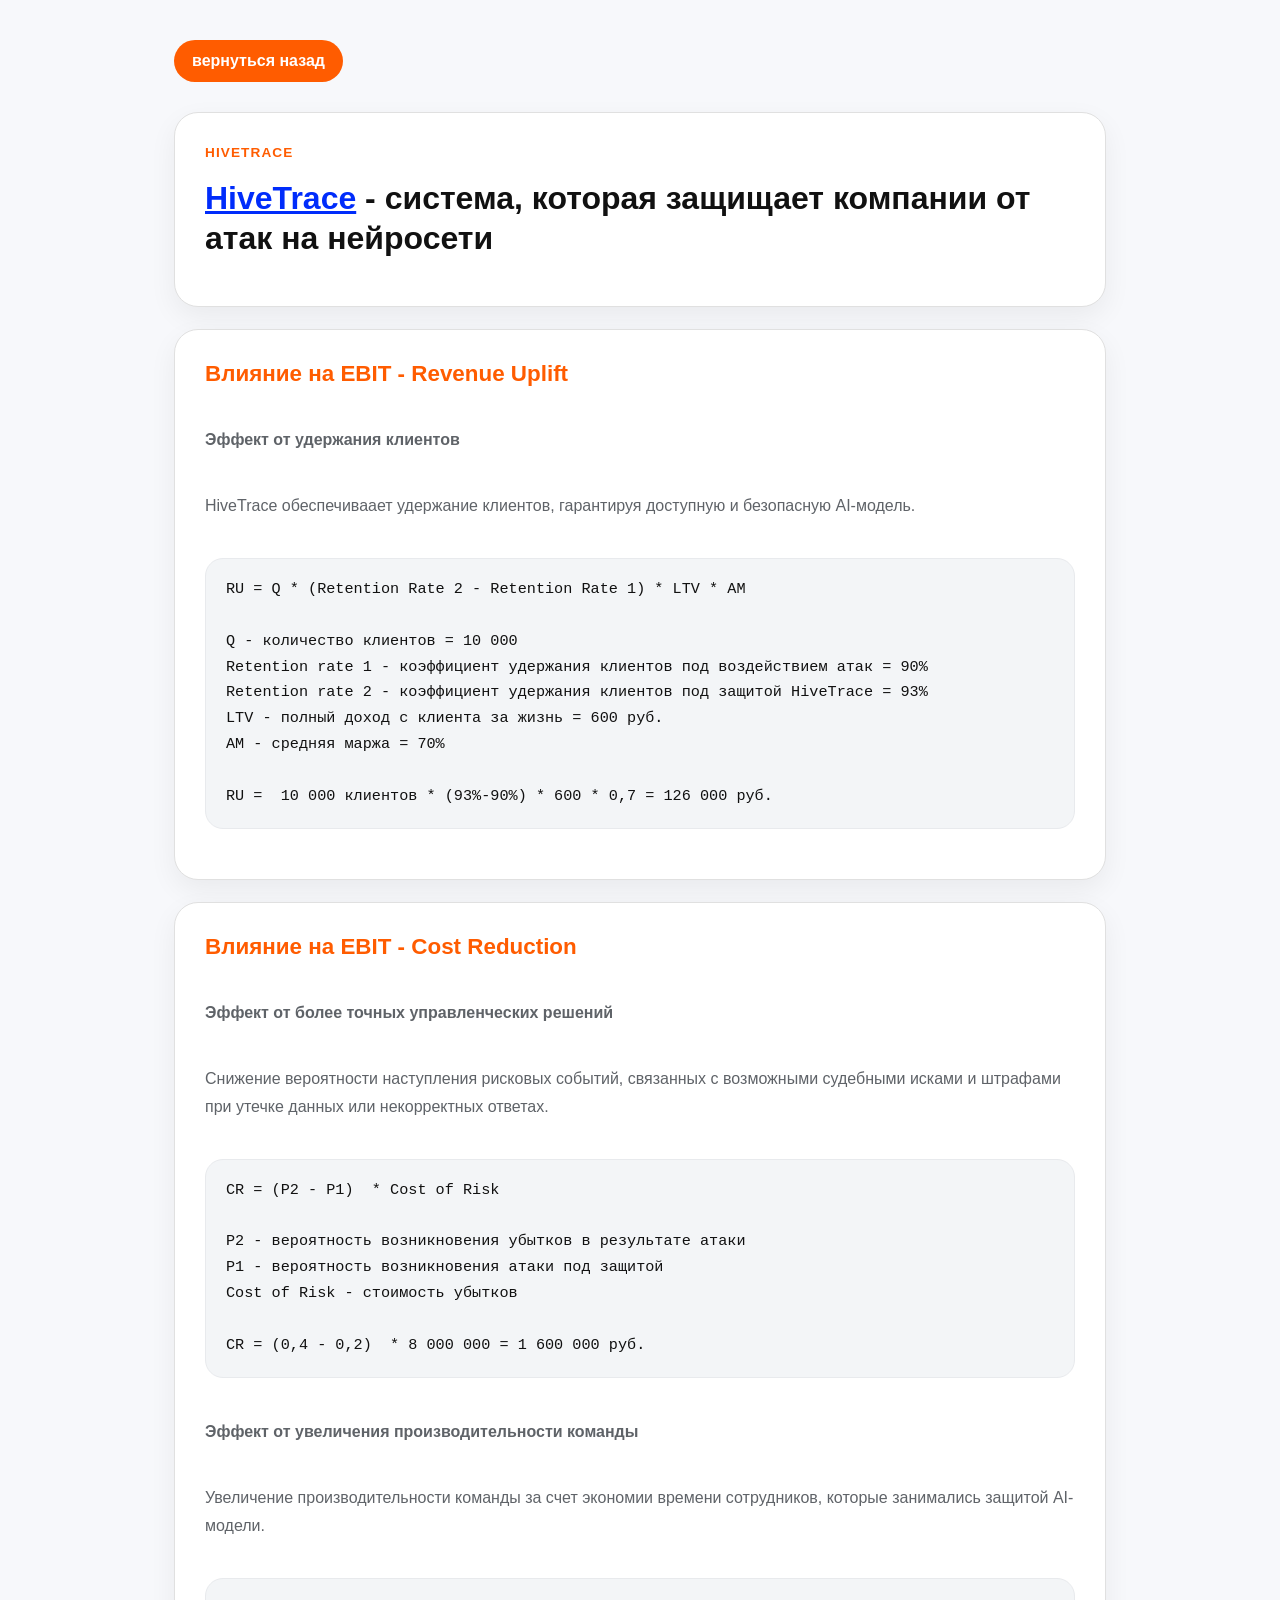
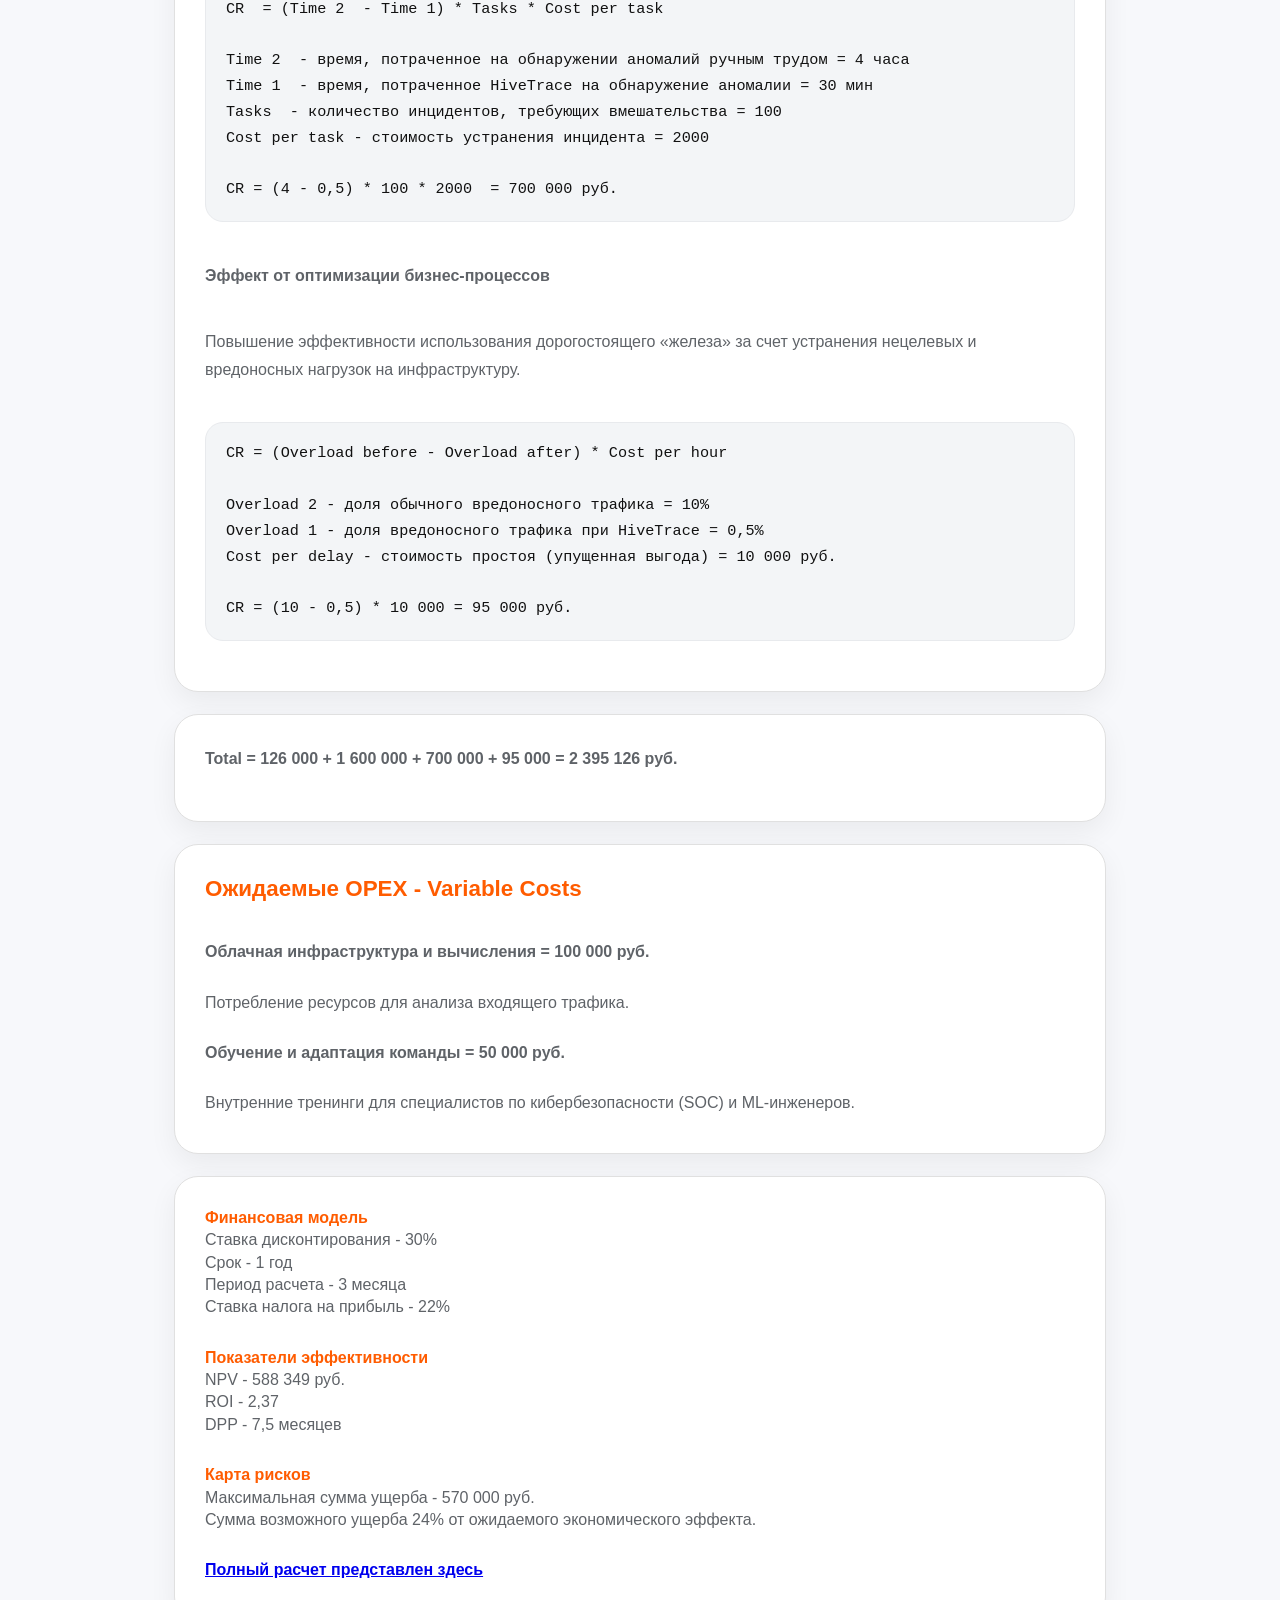
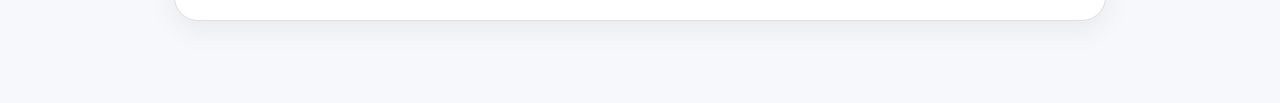
==== example.html @ 0cc9bc24 "Add files via upload" ====
<!DOCTYPE html>
<html lang="ru">
<head>
    <meta charset="UTF-8">
    <meta name="viewport" content="width=device-width, initial-scale=1.0">
    <title>HiveTrace</title>
    <style>
        :root {
            --white: #FFFFFF;
            --black: #111111;
            --orange: #FF5C00;
            --gray: #5F6368;
            --light-border: #E0E0E0;
            --light-bg: #F7F8FB;
        }

        * {
            box-sizing: border-box;
        }

        body {
            margin: 0;
            font-family: 'Inter', sans-serif;
            background: var(--light-bg);
            color: var(--black);
            min-height: 100vh;
        }

        .page {
            max-width: 980px;
            margin: 0 auto;
            padding: 40px 24px 60px;
        }

        .back-link {
            display: inline-flex;
            align-items: center;
            padding: 12px 18px;
            margin-bottom: 30px;
            background: var(--orange);
            color: #fff;
            text-decoration: none;
            border-radius: 999px;
            font-weight: 700;
            transition: background 0.25s ease;
        }

        .back-link:hover {
            background: #e05100;
        }

        .block-card {
            background: #fff;
            border: 1px solid var(--light-border);
            border-radius: 24px;
            padding: 30px;
            margin-bottom: 22px;
            transition: transform 0.3s ease, border-color 0.3s ease, box-shadow 0.3s ease;
            box-shadow: 0 10px 28px rgba(0, 0, 0, 0.06);
        }

        .block-card:hover {
            transform: translateY(-8px);
            border-color: var(--orange);
            box-shadow: 0 22px 45px rgba(0, 0, 0, 0.12);
        }

        .block-title {
            display: inline-block;
            margin-bottom: 18px;
            color: var(--orange);
            font-weight: 700;
            letter-spacing: 0.08em;
            text-transform: uppercase;
            font-size: 0.85rem;
        }

        .orange-text {
            color: var(--orange);
            font-weight: 700;
        }

        .blue-text {
            color: #002CFB;
            font-weight: 700;
        }

        h1,
        h2 {
            margin: 0 0 18px;
            line-height: 1.25;
        }

        h1 {
            font-size: clamp(2rem, 2.4vw, 2.6rem);
        }

        h2 {
            font-size: 1.4rem;
            color: #111;
        }

        .text {
            margin: 0 0 18px;
            color: var(--gray);
            line-height: 1.75;
            font-size: 1rem;
        }

        .code {
            display: block;
            width: 100%;
            background: #F3F5F7;
            border: 1px solid #E8EAED;
            border-radius: 18px;
            padding: 18px 20px;
            color: #111;
            font-family: ui-monospace, SFMono-Regular, Menlo, Monaco, Consolas, monospace;
            font-size: 0.95rem;
            line-height: 1.7;
            white-space: pre-wrap;
            word-break: break-word;
            margin: 0 0 20px;
        }

        .block-group {
            display: grid;
            gap: 20px;
        }

        .compact-block .text {
            margin-bottom: 8px;
            line-height: 1.4;
        }
    </style>
</head>
<body>
    <div class="page">
        <a href="index.html" class="back-link">вернуться назад</a>

        <div class="block-card">
            <span class="block-title">HiveTrace</span>
            <h1><a href="https://ai.itmo.ru/tpost/afppegfoc1-hivetrace" target="_blank" rel="noopener" class="blue-text">HiveTrace</a> - система, которая защищает компании от атак на нейросети</h1>
        </div>

        <div class="block-card block-group">
            <h2><span class="orange-text">Влияние на EBIT - Revenue Uplift</span></h2>
            <p class="text orange-text">Эффект от удержания клиентов</p>
            <p class="text">HiveTrace обеспечиваает удержание клиентов, гарантируя доступную и безопасную AI-модель.</p>
            <div class="code">RU = Q * (Retention Rate 2 - Retention Rate 1) * LTV * AM

Q - количество клиентов = 10 000
Retention rate 1 - коэффициент удержания клиентов под воздействием атак = 90%
Retention rate 2 - коэффициент удержания клиентов под защитой HiveTrace = 93%
LTV - полный доход с клиента за жизнь = 600 руб.
AM - средняя маржа = 70%

RU =  10 000 клиентов * (93%-90%) * 600 * 0,7 = 126 000 руб.</div>
        </div>

        <div class="block-card block-group">
            <h2><span class="orange-text">Влияние на EBIT - Cost Reduction</span></h2>
            <p class="text orange-text">Эффект от более точных управленческих решений</p>
            <p class="text">Снижение вероятности наступления рисковых событий, связанных с возможными судебными исками и штрафами при утечке данных или некорректных ответах.</p>
            <div class="code">CR = (P2 - P1)  * Cost of Risk

P2 - вероятность возникновения убытков в результате атаки
P1 - вероятность возникновения атаки под защитой
Cost of Risk - стоимость убытков

CR = (0,4 - 0,2)  * 8 000 000 = 1 600 000 руб.</div>
            <p class="text orange-text">Эффект от увеличения производительности команды</p>
            <p class="text">Увеличение производительности команды за счет экономии времени сотрудников, которые занимались защитой AI-модели.</p>
            <div class="code">CR  = (Time 2  - Time 1) * Tasks * Cost per task

Time 2  - время, потраченное на обнаружении аномалий ручным трудом = 4 часа
Time 1  - время, потраченное HiveTrace на обнаружение аномалии = 30 мин
Tasks  - количество инцидентов, требующих вмешательства = 100
Cost per task - стоимость устранения инцидента = 2000

CR = (4 - 0,5) * 100 * 2000  = 700 000 руб.</div>
            <p class="text orange-text">Эффект от оптимизации бизнес-процессов</p>
            <p class="text">Повышение эффективности использования дорогостоящего «железа» за счет устранения нецелевых и вредоносных нагрузок на инфраструктуру.</p>
            <div class="code">CR = (Overload before - Overload after) * Cost per hour 

Overload 2 - доля обычного вредоносного трафика = 10%
Overload 1 - доля вредоносного трафика при HiveTrace = 0,5%
Cost per delay - стоимость простоя (упущенная выгода) = 10 000 руб.

CR = (10 - 0,5) * 10 000 = 95 000 руб.
</div>
        </div>

        <div class="block-card block-group">
            <p class="text blue-text"><strong>Total = 126 000 + 1 600 000 + 700 000 + 95 000 = 2 395 126 руб.</strong></p>
        </div>

        <div class="block-card block-group compact-block">
            <h2><span class="orange-text">Ожидаемые OPEX - Variable Costs</span></h2>
            <p class="text orange-text">Облачная инфраструктура и вычисления = 100 000 руб.</p>
            <p class="text">Потребление ресурсов для анализа входящего трафика.</p>
            <p class="text orange-text">Обучение и адаптация команды = 50 000 руб.</p>
            <p class="text">Внутренние тренинги для специалистов по кибербезопасности (SOC) и ML-инженеров.</p>
        </div>

        <div class="block-card block-group compact-block">
            <p class="text"><strong class="orange-text">Финансовая модель</strong><br>Ставка дисконтирования - 30%<br>Срок - 1 год<br>Период расчета - 3 месяца<br>Ставка налога на прибыль - 22%</p>
            <p class="text"><strong class="orange-text">Показатели эффективности</strong><br>NPV - 588 349 руб.<br>ROI - 2,37<br>DPP - 7,5 месяцев</p>
            <p class="text"><strong class="orange-text">Карта рисков</strong><br>Максимальная сумма ущерба - 570 000 руб.<br>Сумма возможного ущерба 24% от ожидаемого экономического эффекта.</p>
            <p class="text blue-text"><a href="https://docs.google.com/spreadsheets/d/1IGrGr-xEAG6QEBg4K4834nIj_UCzp0E6s2TK2G9cHPE/edit?usp=sharing" target="_blank" rel="noopener">Полный расчет представлен здесь</a></p>
        </div>
    </div>
</body>
</html>
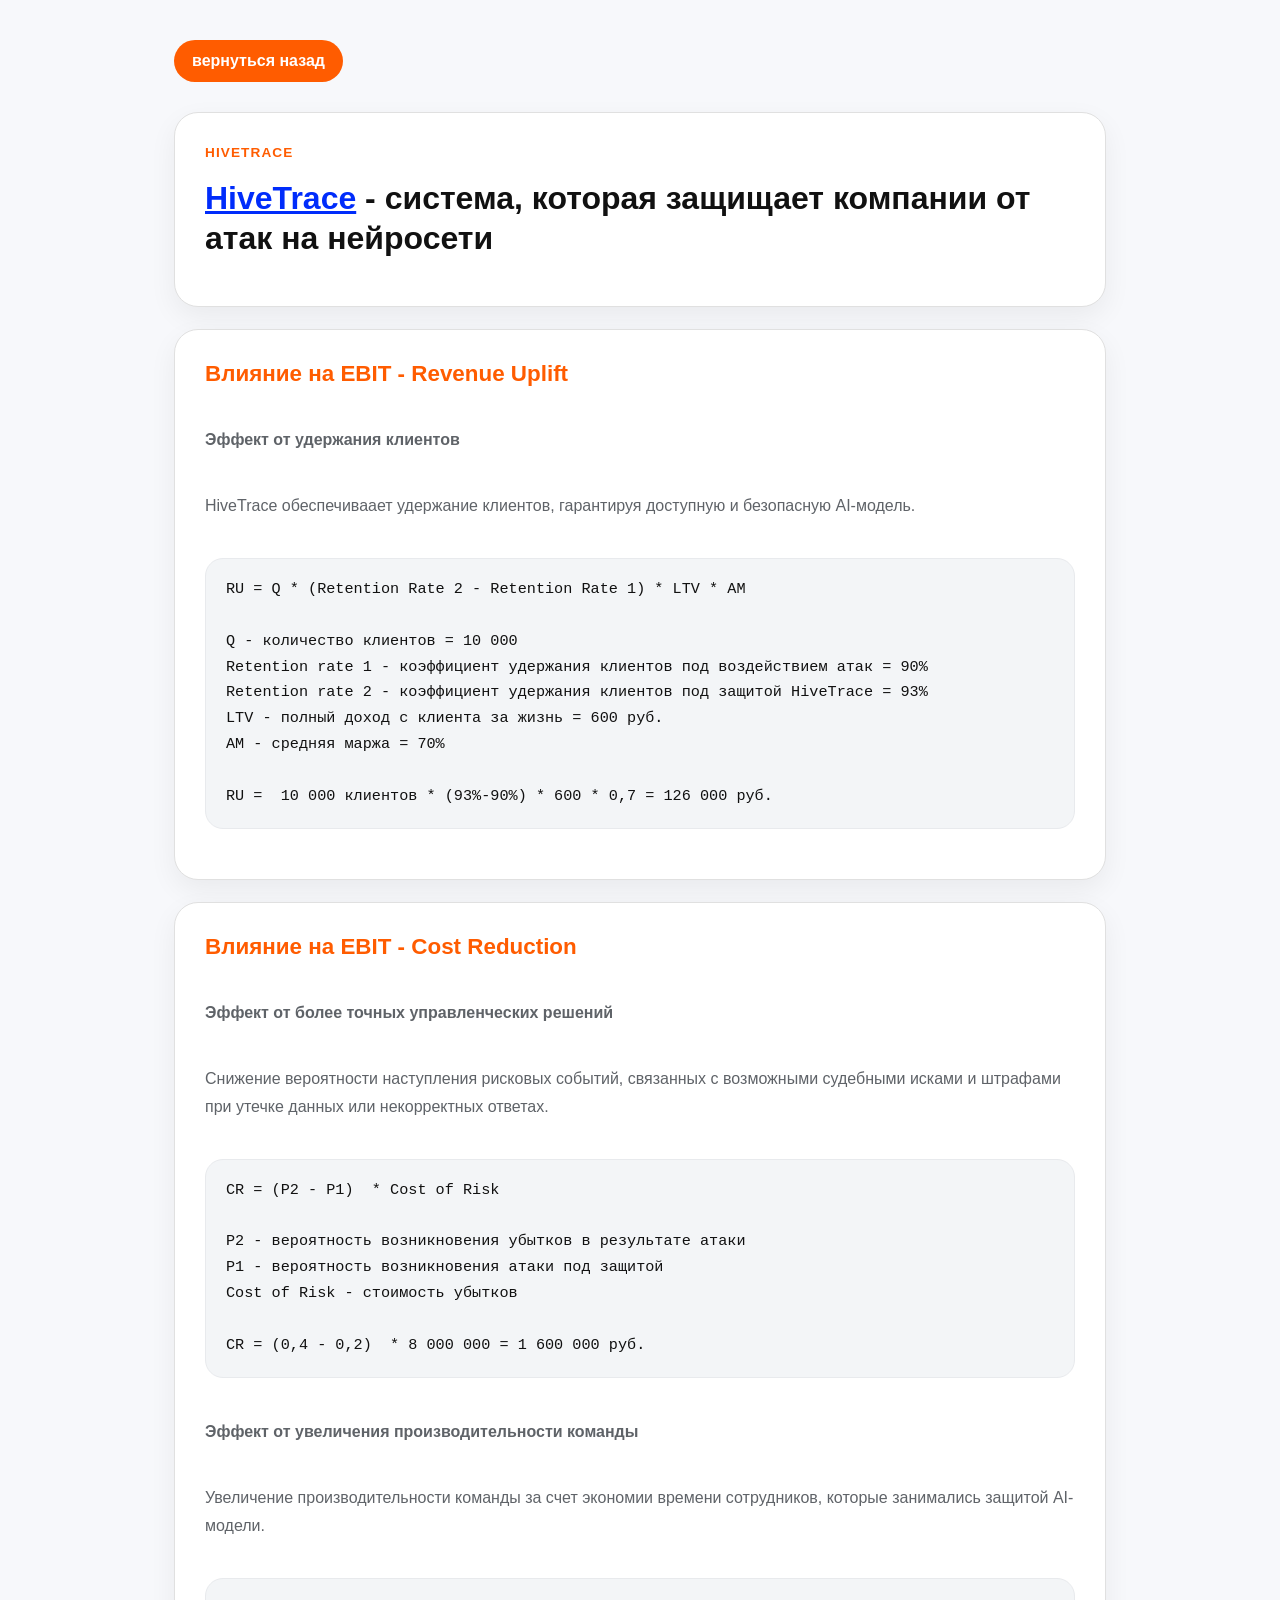
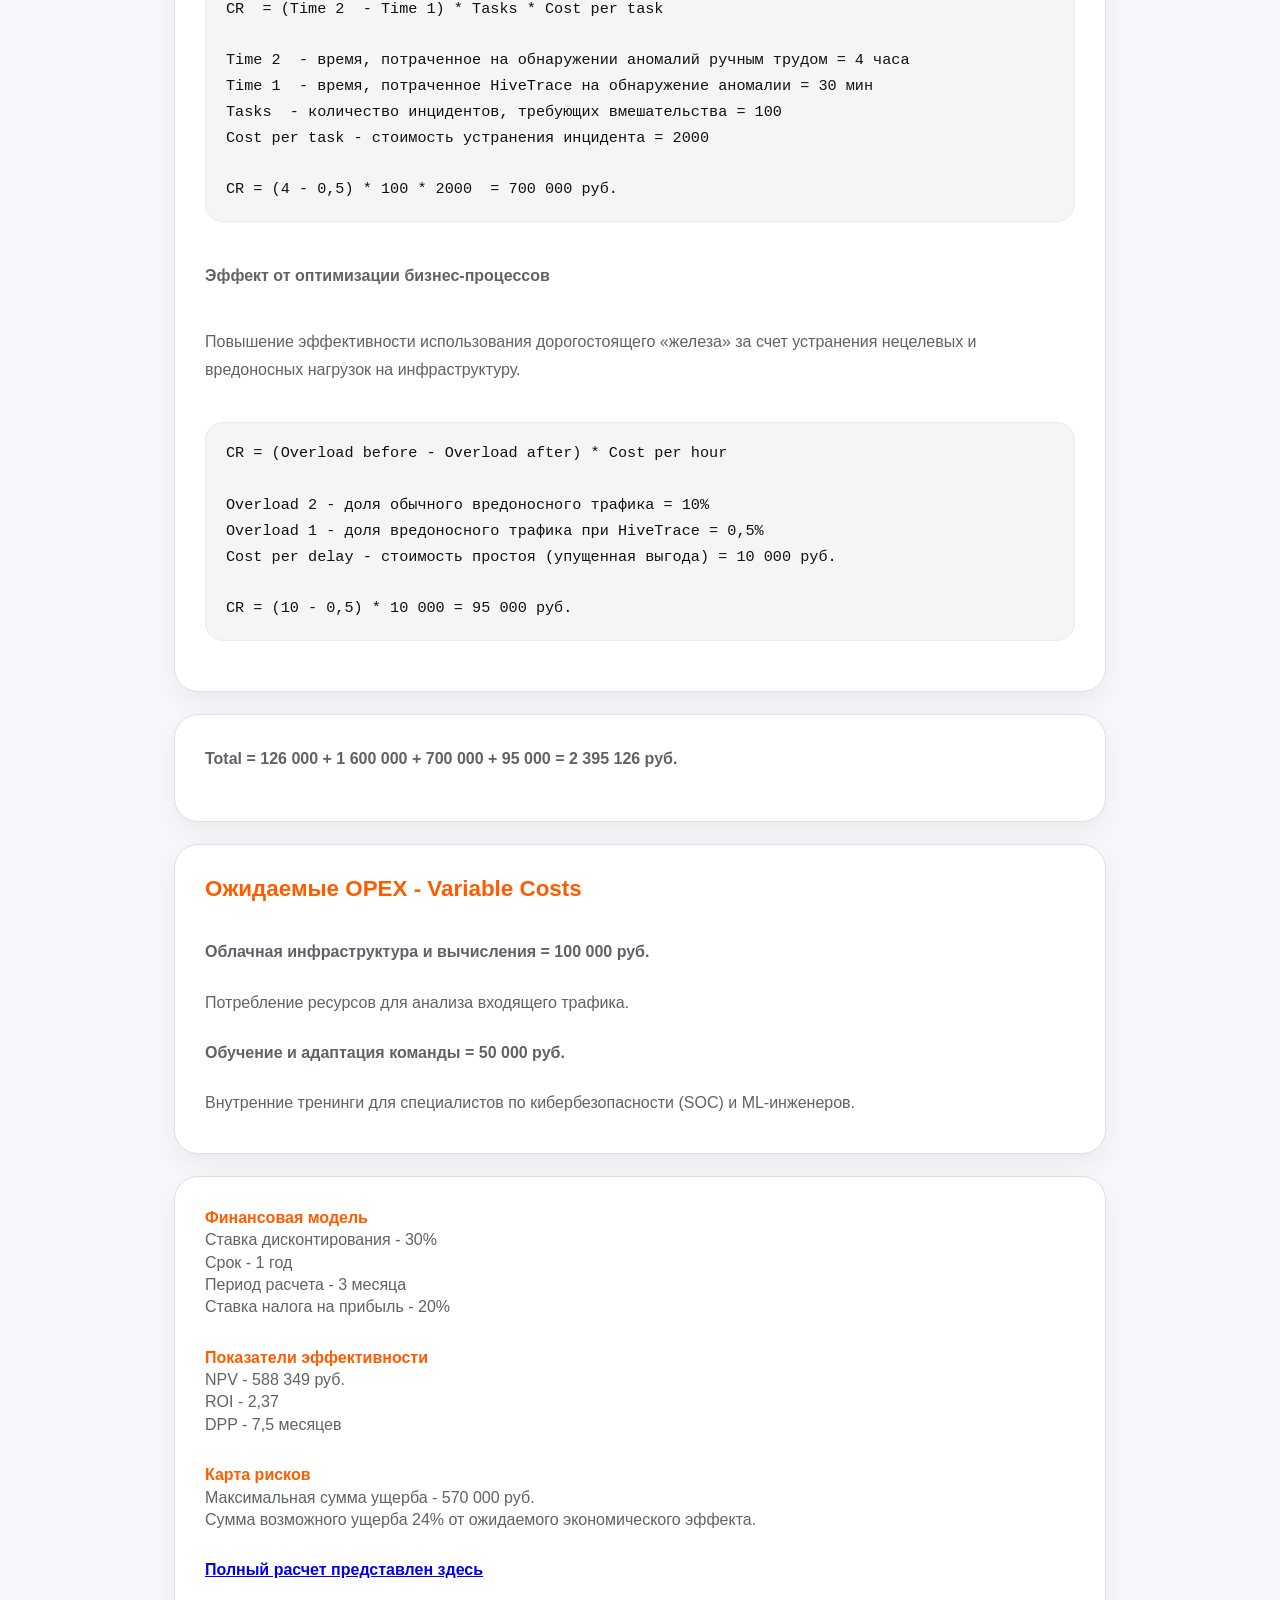
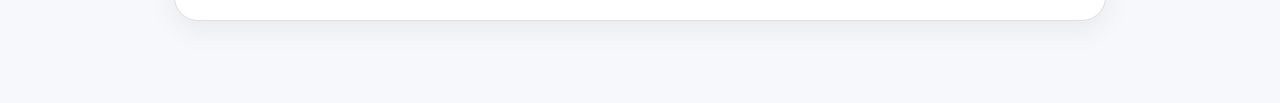
==== commit 8671cb28: "Update example.html" ====
--- a/example.html
+++ b/example.html
@@ -204,7 +204,7 @@
         </div>
 
         <div class="block-card block-group compact-block">
-            <p class="text"><strong class="orange-text">Финансовая модель</strong><br>Ставка дисконтирования - 30%<br>Срок - 1 год<br>Период расчета - 3 месяца<br>Ставка налога на прибыль - 22%</p>
+            <p class="text"><strong class="orange-text">Финансовая модель</strong><br>Ставка дисконтирования - 30%<br>Срок - 1 год<br>Период расчета - 3 месяца<br>Ставка налога на прибыль - 20%</p>
             <p class="text"><strong class="orange-text">Показатели эффективности</strong><br>NPV - 588 349 руб.<br>ROI - 2,37<br>DPP - 7,5 месяцев</p>
             <p class="text"><strong class="orange-text">Карта рисков</strong><br>Максимальная сумма ущерба - 570 000 руб.<br>Сумма возможного ущерба 24% от ожидаемого экономического эффекта.</p>
             <p class="text blue-text"><a href="https://docs.google.com/spreadsheets/d/1IGrGr-xEAG6QEBg4K4834nIj_UCzp0E6s2TK2G9cHPE/edit?usp=sharing" target="_blank" rel="noopener">Полный расчет представлен здесь</a></p>
